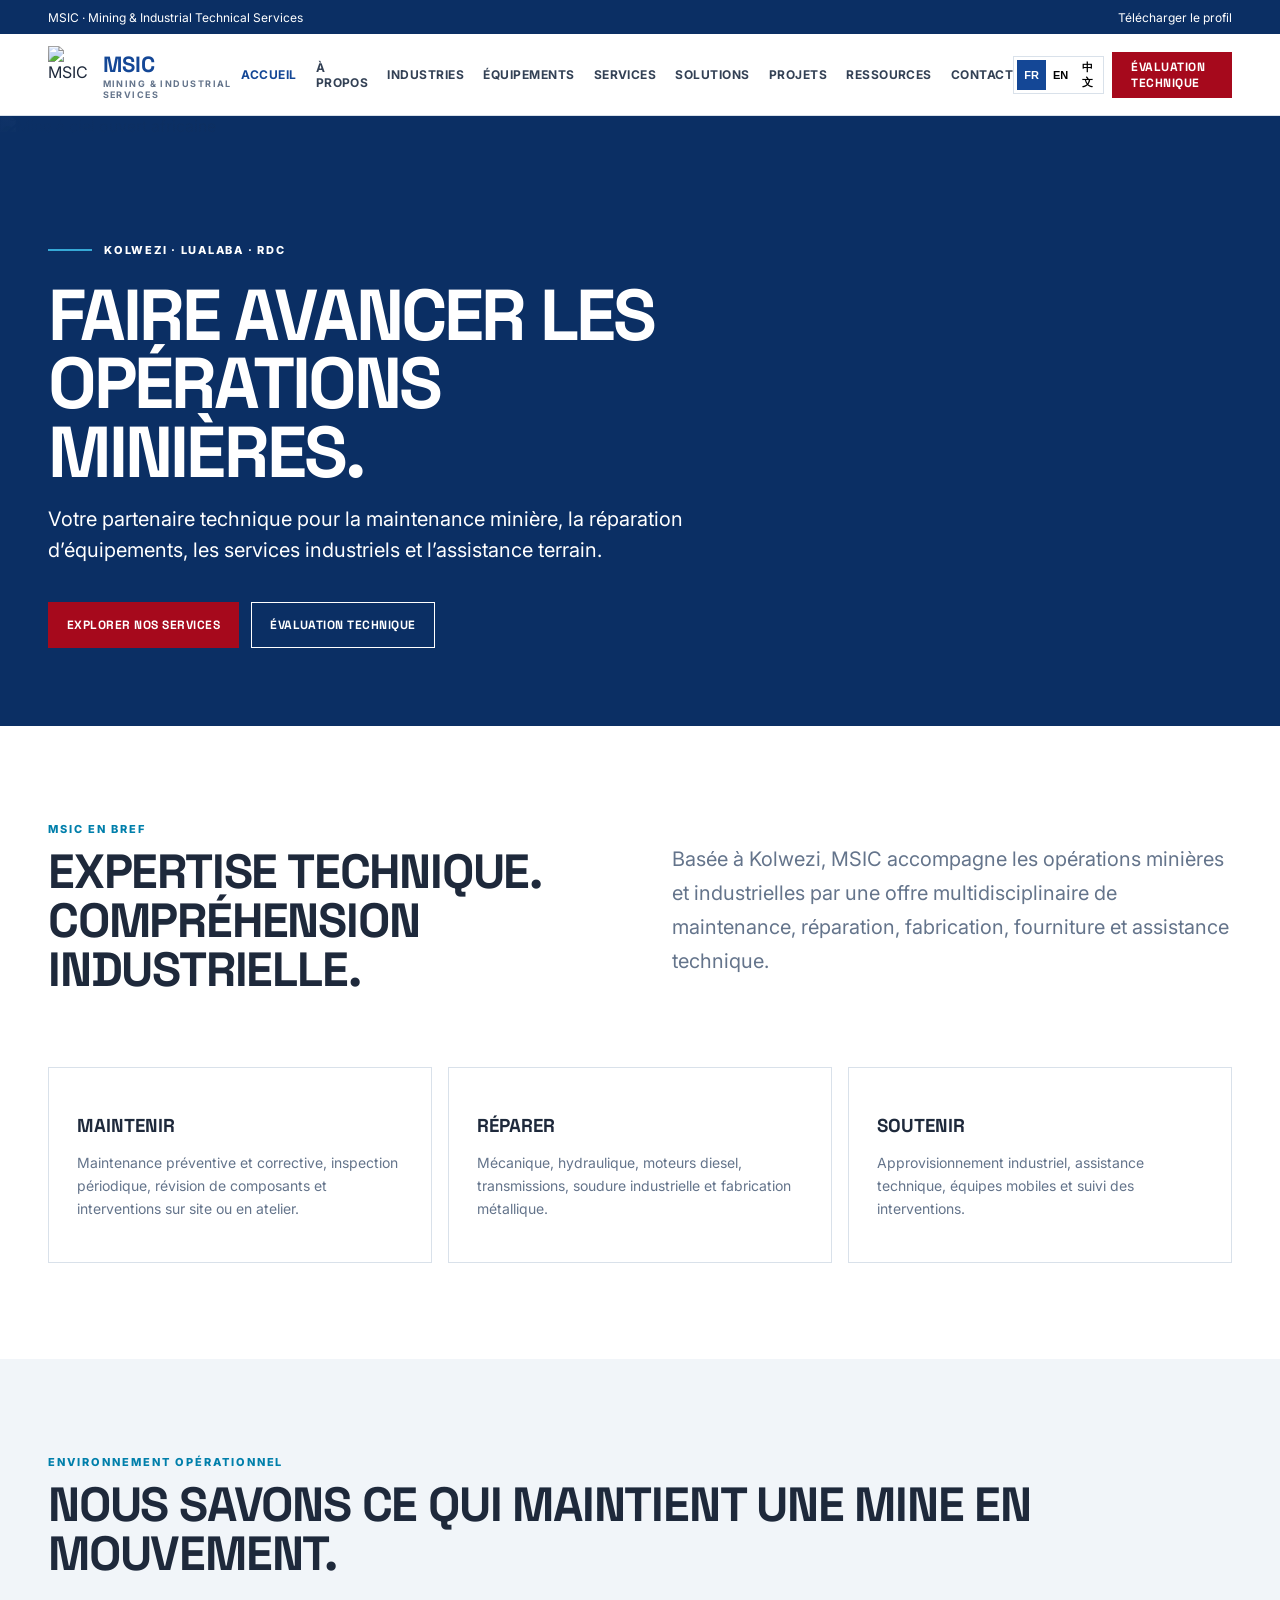
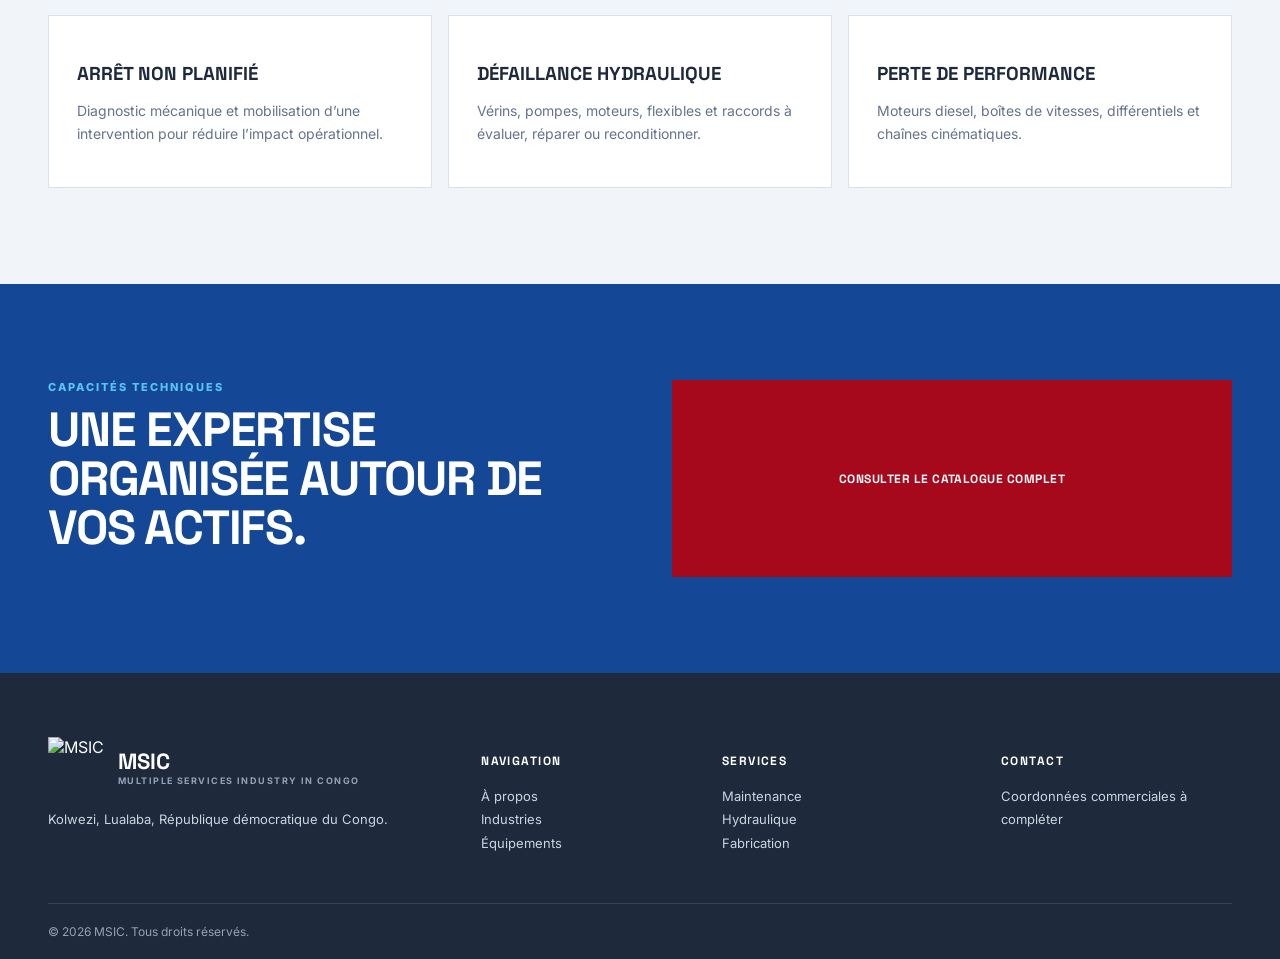
==== index.html @ 27a17a29 "Website initialization" ====
<!DOCTYPE html>
<html lang="en">
  <head>
    <meta charset="UTF-8" />
    <meta name="viewport" content="width=device-width, initial-scale=1.0" />
    <title>Screen</title>
    <link rel="preconnect" href="https://fonts.googleapis.com" />
    <link rel="preconnect" href="https://fonts.gstatic.com" crossorigin />
    <link href="https://fonts.googleapis.com/css2?family=Inter:wght@100..900&family=Poppins:wght@100..900&family=Fira+Code:wght@300..700&family=Plus+Jakarta+Sans:wght@200;300;400;500;600;700;800&display=swap" rel="stylesheet" />
    <link id="theme-fonts" href="https://fonts.googleapis.com/css2?family=Inter:wght@400;500;600;700&family=Space+Grotesk:wght@500;600;700&family=Roboto+Condensed:wght@600;700&display=swap" rel="stylesheet" />
    <script src="https://cdn.jsdelivr.net/npm/@tailwindcss/browser@4"></script>
    <script src="https://cdn.jsdelivr.net/npm/chart.js"></script>
    <script src="https://code.iconify.design/iconify-icon/3.0.0/iconify-icon.min.js"></script>
    <style type="text/tailwindcss">
      @import "tailwindcss";
      @theme inline {
        --color-background: var(--background);
        --color-foreground: var(--foreground);
        --color-primary: var(--primary);
        --color-primary-foreground: var(--primary-foreground);
        --color-secondary: var(--secondary);
        --color-secondary-foreground: var(--secondary-foreground);
        --color-tertiary: var(--tertiary);
        --color-tertiary-foreground: var(--tertiary-foreground);
        --color-muted: var(--muted);
        --color-muted-foreground: var(--muted-foreground);
        --color-accent: var(--accent);
        --color-accent-foreground: var(--accent-foreground);
        --color-destructive: var(--destructive);
        --color-destructive-foreground: var(--destructive-foreground);
        --color-card: var(--card);
        --color-card-foreground: var(--card-foreground);
        --color-popover: var(--popover);
        --color-popover-foreground: var(--popover-foreground);
        --color-border: var(--border);
        --color-input: var(--input);
        --color-ring: var(--ring);
        --radius-sm: calc(var(--radius) - 4px);
        --radius-md: calc(var(--radius) - 2px);
        --radius-lg: var(--radius);
        --font-family-sans: var(--font-sans);
        --font-family-heading: var(--font-heading);
        --font-family-mono: var(--font-mono);
        /* Tailwind v4's font namespace is --font-*, NOT --font-family-*.
         *
         * Without this line the font-heading utility does not exist at all,
         * so every h1–h6 the design prompt mandates (font-heading) silently
         * inherited the body's font-sans. A user could set --font-heading a
         * dozen times, watch the tool report success, and never see the
         * typeface change — the "font applied but not reflected" report.
         *
         * font-sans and font-mono are Tailwind built-ins and already read
         * :root, which is why only headings were broken. The fallback chain
         * keeps themes that never set a heading font rendering the body face
         * instead of nothing. */
        --font-heading: var(--font-heading, var(--font-sans, ui-sans-serif, system-ui, sans-serif));
      }

      /* Every filled surface carries its own text colour.
       *
       * Without this, <div class="bg-accent"> inherits --foreground from
       * <html> — a colour chosen to contrast the PAGE, not the accent fill. On
       * a dark theme with a bright accent that renders near-white text on
       * near-white (or near-black on near-black): the invisible text users
       * report. Pairing each fill with its own foreground makes the readable
       * result the default instead of something the model has to remember.
       *
       * These sit in @layer base deliberately. Any explicit text-* utility is
       * in @layer utilities and therefore still wins, so an intentional colour
       * choice is never overridden. The neutral surfaces (background, muted)
       * are left out: --foreground is already guaranteed readable on those, and
       * forcing --muted-foreground would wash out headings in muted panels.
       */
      @layer base {
        .bg-card { color: var(--card-foreground); }
        .bg-popover { color: var(--popover-foreground, var(--card-foreground)); }
        .bg-primary { color: var(--primary-foreground); }
        .bg-secondary { color: var(--secondary-foreground); }
        .bg-accent { color: var(--accent-foreground, var(--foreground)); }
        .bg-tertiary { color: var(--tertiary-foreground, var(--primary-foreground)); }
        .bg-destructive { color: var(--destructive-foreground, var(--primary-foreground)); }
      }
      :root {
        --background: #FFFFFF;
        --foreground: #202938;
        --primary: #144796;
        --primary-foreground: #FFFFFF;
        --secondary: #F2F5F9;
        --secondary-foreground: #202938;
        --tertiary: #36A9D6;
        --muted: #F2F5F9;
        --muted-foreground: #5B6472;
        --accent: #E7F5FB;
        --accent-foreground: #144796;
        --card: #FFFFFF;
        --card-foreground: #202938;
        --destructive: #A6091C;
        --border: #D9E1EA;
        --input: #D9E1EA;
        --ring: #144796;
        --radius: 0.5rem;
        --font-sans: Inter, Arial, sans-serif;
        --font-heading: Roboto Condensed, Arial Narrow, sans-serif;
        --font-mono: JetBrains Mono, monospace;
        --shadow-offset-x: 0;
        --shadow-offset-y: 10;
        --shadow-blur: 30;
        --shadow-spread: -8;
        --shadow-color: rgba(15, 23, 42, 0.12);
        --tertiary-foreground: #202938;
        --destructive-foreground: #FFFFFF;
        --primary-text: #144796;
        --secondary-text: #74777A;
        --tertiary-text: #007FAB;
        --accent-text: #6C787E;
        --destructive-text: #A6091C;
        }
    </style>
    <style>
      .brand-gradient { background-image: linear-gradient(135deg, var(--primary), var(--accent)); }
      .shadow-theme {
        box-shadow:
          calc(var(--shadow-offset-x, 0) * 1px) calc(var(--shadow-offset-y, 10) * 1px)
          calc(var(--shadow-blur, 30) * 1px) calc(var(--shadow-spread, -8) * 1px)
          var(--shadow-color, rgba(15, 23, 42, 0.12));
      }

      /* Brand colours used as TEXT resolve to a legibility-adjusted variant.
       *
       * --primary and friends are tuned to look right as FILLS; painted as text
       * on the page they are routinely too light — a #16A34A "+8.4%" on a white
       * card measures 3.3:1. The --*-text tokens are the same hue and chroma
       * with lightness nudged just far enough to clear AA on the page and card
       * surfaces, so fills keep the exact brand colour while text becomes
       * readable.
       *
       * This block is intentionally UNLAYERED: unlayered declarations outrank
       * every cascade layer, so these beat Tailwind's own text-* utilities. The
       * var() fallbacks leave documents that predate the derived tokens
       * rendering exactly as before.
       */
      .text-primary { color: var(--primary-text, var(--primary)); }
      .text-secondary { color: var(--secondary-text, var(--secondary)); }
      .text-tertiary { color: var(--tertiary-text, var(--tertiary)); }
      .text-accent { color: var(--accent-text, var(--accent)); }
      .text-destructive { color: var(--destructive-text, var(--destructive)); }
    </style>
  
  
    <meta charset="UTF-8">
    <meta name="viewport" content="width=device-width, initial-scale=1.0">
    <title>Screen</title>
    <link rel="preconnect" href="https://fonts.googleapis.com">
    <link rel="preconnect" href="https://fonts.gstatic.com" crossorigin="">
    <link href="https://fonts.googleapis.com/css2?family=Inter:wght@100..900&amp;family=Poppins:wght@100..900&amp;family=Fira+Code:wght@300..700&amp;family=Plus+Jakarta+Sans:wght@200;300;400;500;600;700;800&amp;display=swap" rel="stylesheet">
    <link id="theme-fonts" href="https://fonts.googleapis.com/css2?family=Inter:wght@400;500;600;700&amp;family=Roboto+Condensed:wght@400;500;600;700&amp;family=JetBrains+Mono:wght@400;500;600;700&amp;display=swap" rel="stylesheet">
    <script src="https://cdn.jsdelivr.net/npm/@tailwindcss/browser@4"></script>
    <script src="https://cdn.jsdelivr.net/npm/chart.js"></script>
    <script src="https://code.iconify.design/iconify-icon/3.0.0/iconify-icon.min.js"></script>
    <style type="text/tailwindcss">
      @import "tailwindcss";
      @theme inline {
        --color-background: var(--background);
        --color-foreground: var(--foreground);
        --color-primary: var(--primary);
        --color-primary-foreground: var(--primary-foreground);
        --color-secondary: var(--secondary);
        --color-secondary-foreground: var(--secondary-foreground);
        --color-tertiary: var(--tertiary);
        --color-tertiary-foreground: var(--tertiary-foreground);
        --color-muted: var(--muted);
        --color-muted-foreground: var(--muted-foreground);
        --color-accent: var(--accent);
        --color-accent-foreground: var(--accent-foreground);
        --color-destructive: var(--destructive);
        --color-destructive-foreground: var(--destructive-foreground);
        --color-card: var(--card);
        --color-card-foreground: var(--card-foreground);
        --color-popover: var(--popover);
        --color-popover-foreground: var(--popover-foreground);
        --color-border: var(--border);
        --color-input: var(--input);
        --color-ring: var(--ring);
        --radius-sm: calc(var(--radius) - 4px);
        --radius-md: calc(var(--radius) - 2px);
        --radius-lg: var(--radius);
        --font-family-sans: var(--font-sans);
        --font-family-heading: var(--font-heading);
        --font-family-mono: var(--font-mono);
        /* Tailwind v4's font namespace is --font-*, NOT --font-family-*.
         *
         * Without this line the font-heading utility does not exist at all,
         * so every h1–h6 the design prompt mandates (font-heading) silently
         * inherited the body's font-sans. A user could set --font-heading a
         * dozen times, watch the tool report success, and never see the
         * typeface change — the "font applied but not reflected" report.
         *
         * font-sans and font-mono are Tailwind built-ins and already read
         * :root, which is why only headings were broken. The fallback chain
         * keeps themes that never set a heading font rendering the body face
         * instead of nothing. */
        --font-heading: var(--font-heading, var(--font-sans, ui-sans-serif, system-ui, sans-serif));
      }

      /* Every filled surface carries its own text colour.
       *
       * Without this, <div class="bg-accent"> inherits --foreground from
       * <html> — a colour chosen to contrast the PAGE, not the accent fill. On
       * a dark theme with a bright accent that renders near-white text on
       * near-white (or near-black on near-black): the invisible text users
       * report. Pairing each fill with its own foreground makes the readable
       * result the default instead of something the model has to remember.
       *
       * These sit in @layer base deliberately. Any explicit text-* utility is
       * in @layer utilities and therefore still wins, so an intentional colour
       * choice is never overridden. The neutral surfaces (background, muted)
       * are left out: --foreground is already guaranteed readable on those, and
       * forcing --muted-foreground would wash out headings in muted panels.
       */
      @layer base {
        .bg-card { color: var(--card-foreground); }
        .bg-popover { color: var(--popover-foreground, var(--card-foreground)); }
        .bg-primary { color: var(--primary-foreground); }
        .bg-secondary { color: var(--secondary-foreground); }
        .bg-accent { color: var(--accent-foreground, var(--foreground)); }
        .bg-tertiary { color: var(--tertiary-foreground, var(--primary-foreground)); }
        .bg-destructive { color: var(--destructive-foreground, var(--primary-foreground)); }
      }
      :root { --background: #FFFFFF;
        --foreground: #202938;
        --primary: #144796;
        --primary-foreground: #FFFFFF;
        --secondary: #F2F5F9;
        --secondary-foreground: #202938;
        --tertiary: #36A9D6;
        --muted: #F2F5F9;
        --muted-foreground: #5B6472;
        --accent: #E7F5FB;
        --accent-foreground: #144796;
        --card: #FFFFFF;
        --card-foreground: #202938;
        --destructive: #A6091C;
        --border: #D9E1EA;
        --input: #D9E1EA;
        --ring: #144796;
        --radius: 0.5rem;
        --font-sans: Inter, Arial, sans-serif;
        --font-heading: Roboto Condensed, Arial Narrow, sans-serif;
        --font-mono: JetBrains Mono, monospace;
        --shadow-offset-x: 0;
        --shadow-offset-y: 10;
        --shadow-blur: 30;
        --shadow-spread: -8;
        --shadow-color: rgba(15, 23, 42, 0.12);
        --tertiary-foreground: #202938;
        --destructive-foreground: #FFFFFF;
        --primary-text: #144796;
        --secondary-text: #74777A;
        --tertiary-text: #007FAB;
        --accent-text: #6C787E;
        --destructive-text: #A6091C; }
    </style>
    <style>
      .brand-gradient { background-image: linear-gradient(135deg, var(--primary), var(--accent)); }
      .shadow-theme {
        box-shadow:
          calc(var(--shadow-offset-x, 0) * 1px) calc(var(--shadow-offset-y, 10) * 1px)
          calc(var(--shadow-blur, 30) * 1px) calc(var(--shadow-spread, -8) * 1px)
          var(--shadow-color, rgba(15, 23, 42, 0.12));
      }

      /* Brand colours used as TEXT resolve to a legibility-adjusted variant.
       *
       * --primary and friends are tuned to look right as FILLS; painted as text
       * on the page they are routinely too light — a #16A34A "+8.4%" on a white
       * card measures 3.3:1. The --*-text tokens are the same hue and chroma
       * with lightness nudged just far enough to clear AA on the page and card
       * surfaces, so fills keep the exact brand colour while text becomes
       * readable.
       *
       * This block is intentionally UNLAYERED: unlayered declarations outrank
       * every cascade layer, so these beat Tailwind's own text-* utilities. The
       * var() fallbacks leave documents that predate the derived tokens
       * rendering exactly as before.
       */
      .text-primary { color: var(--primary-text, var(--primary)); }
      .text-secondary { color: var(--secondary-text, var(--secondary)); }
      .text-tertiary { color: var(--tertiary-text, var(--tertiary)); }
      .text-accent { color: var(--accent-text, var(--accent)); }
      .text-destructive { color: var(--destructive-text, var(--destructive)); }
    </style>
  
  
  <body><script>window.location.replace('home.html');</script>
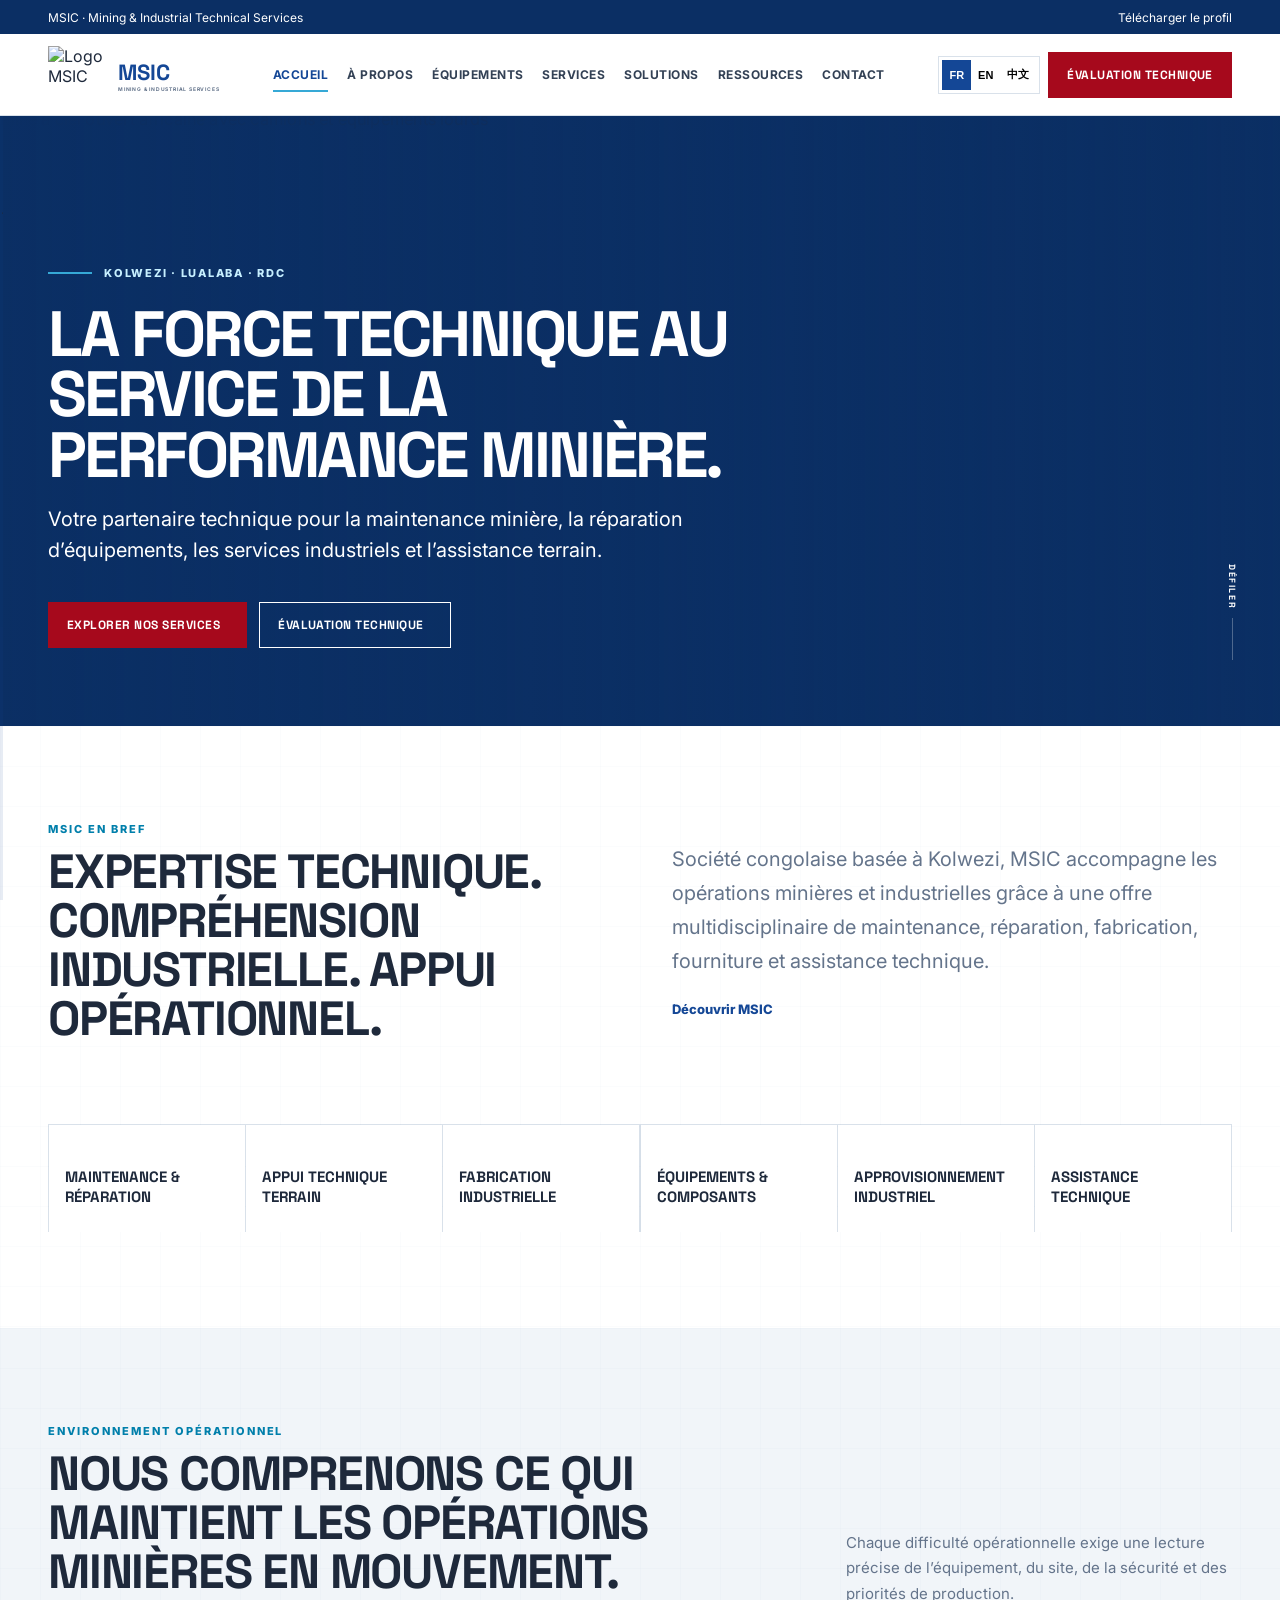
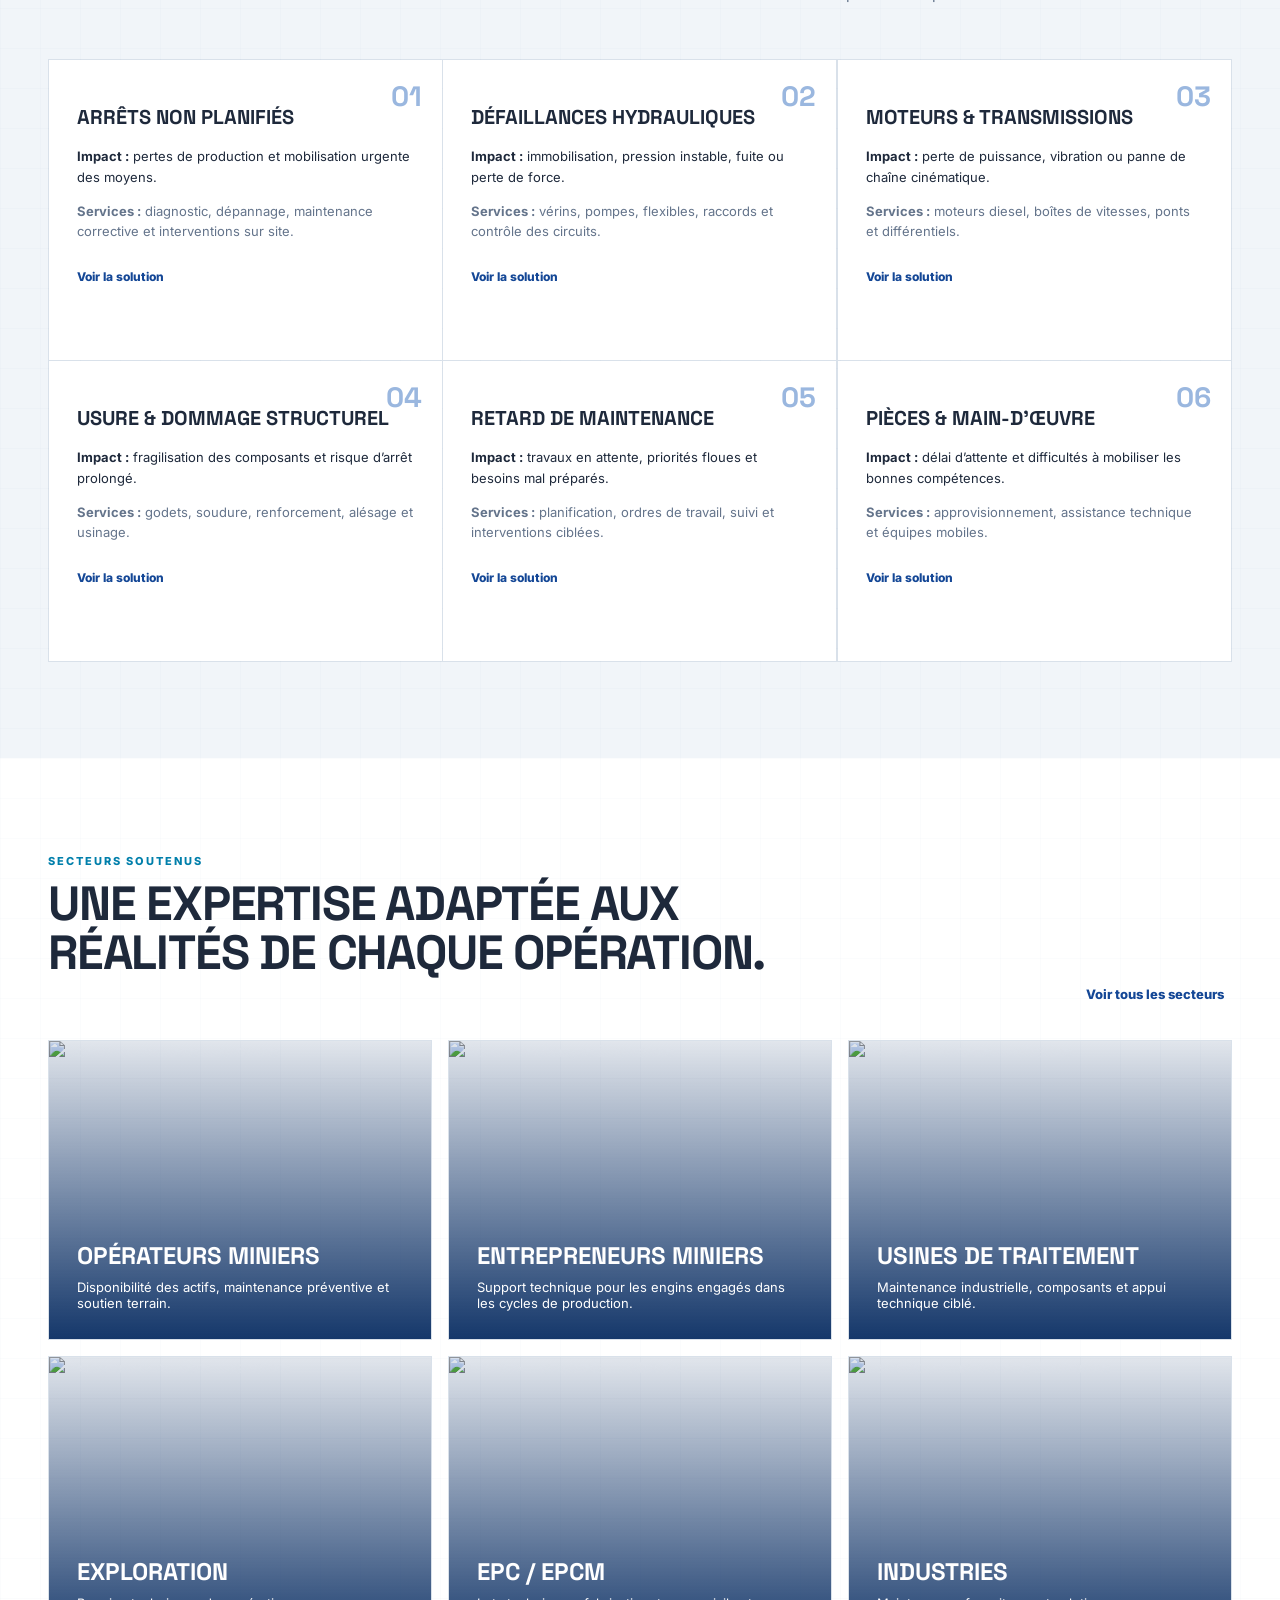
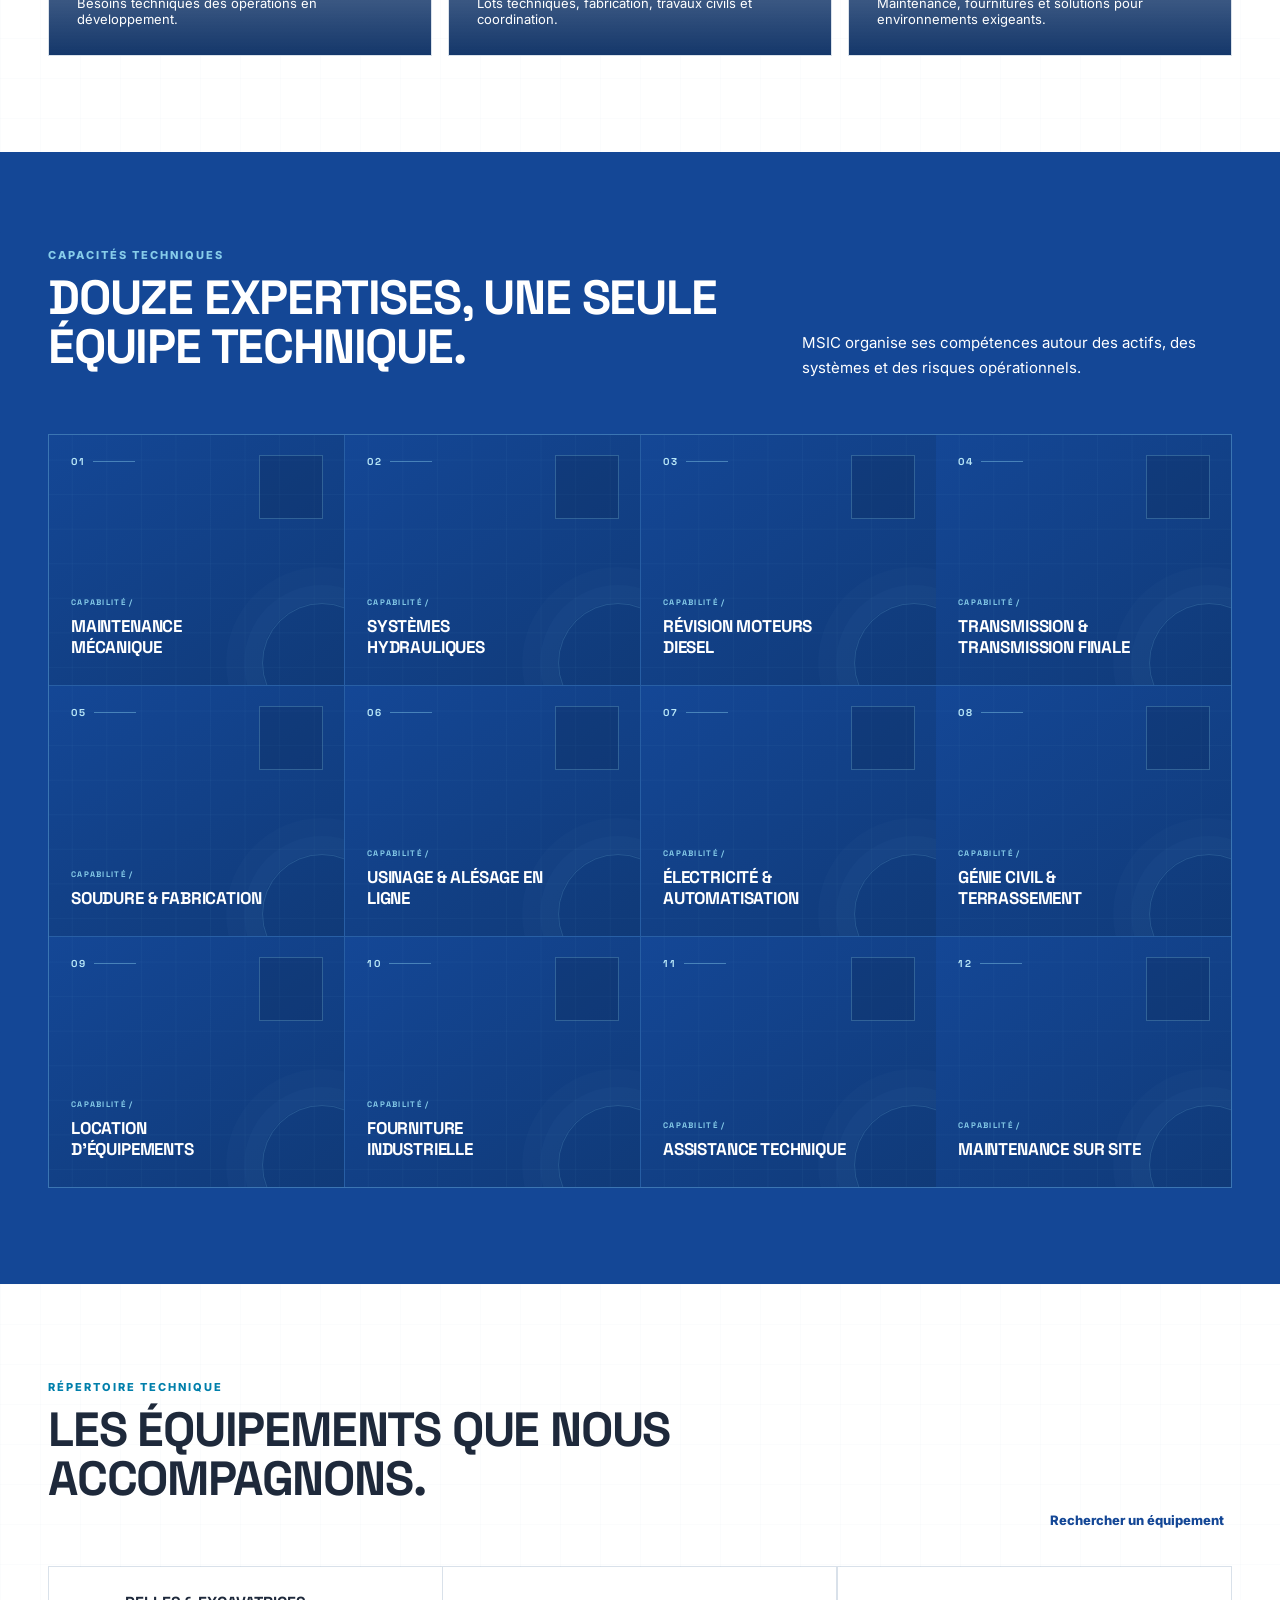
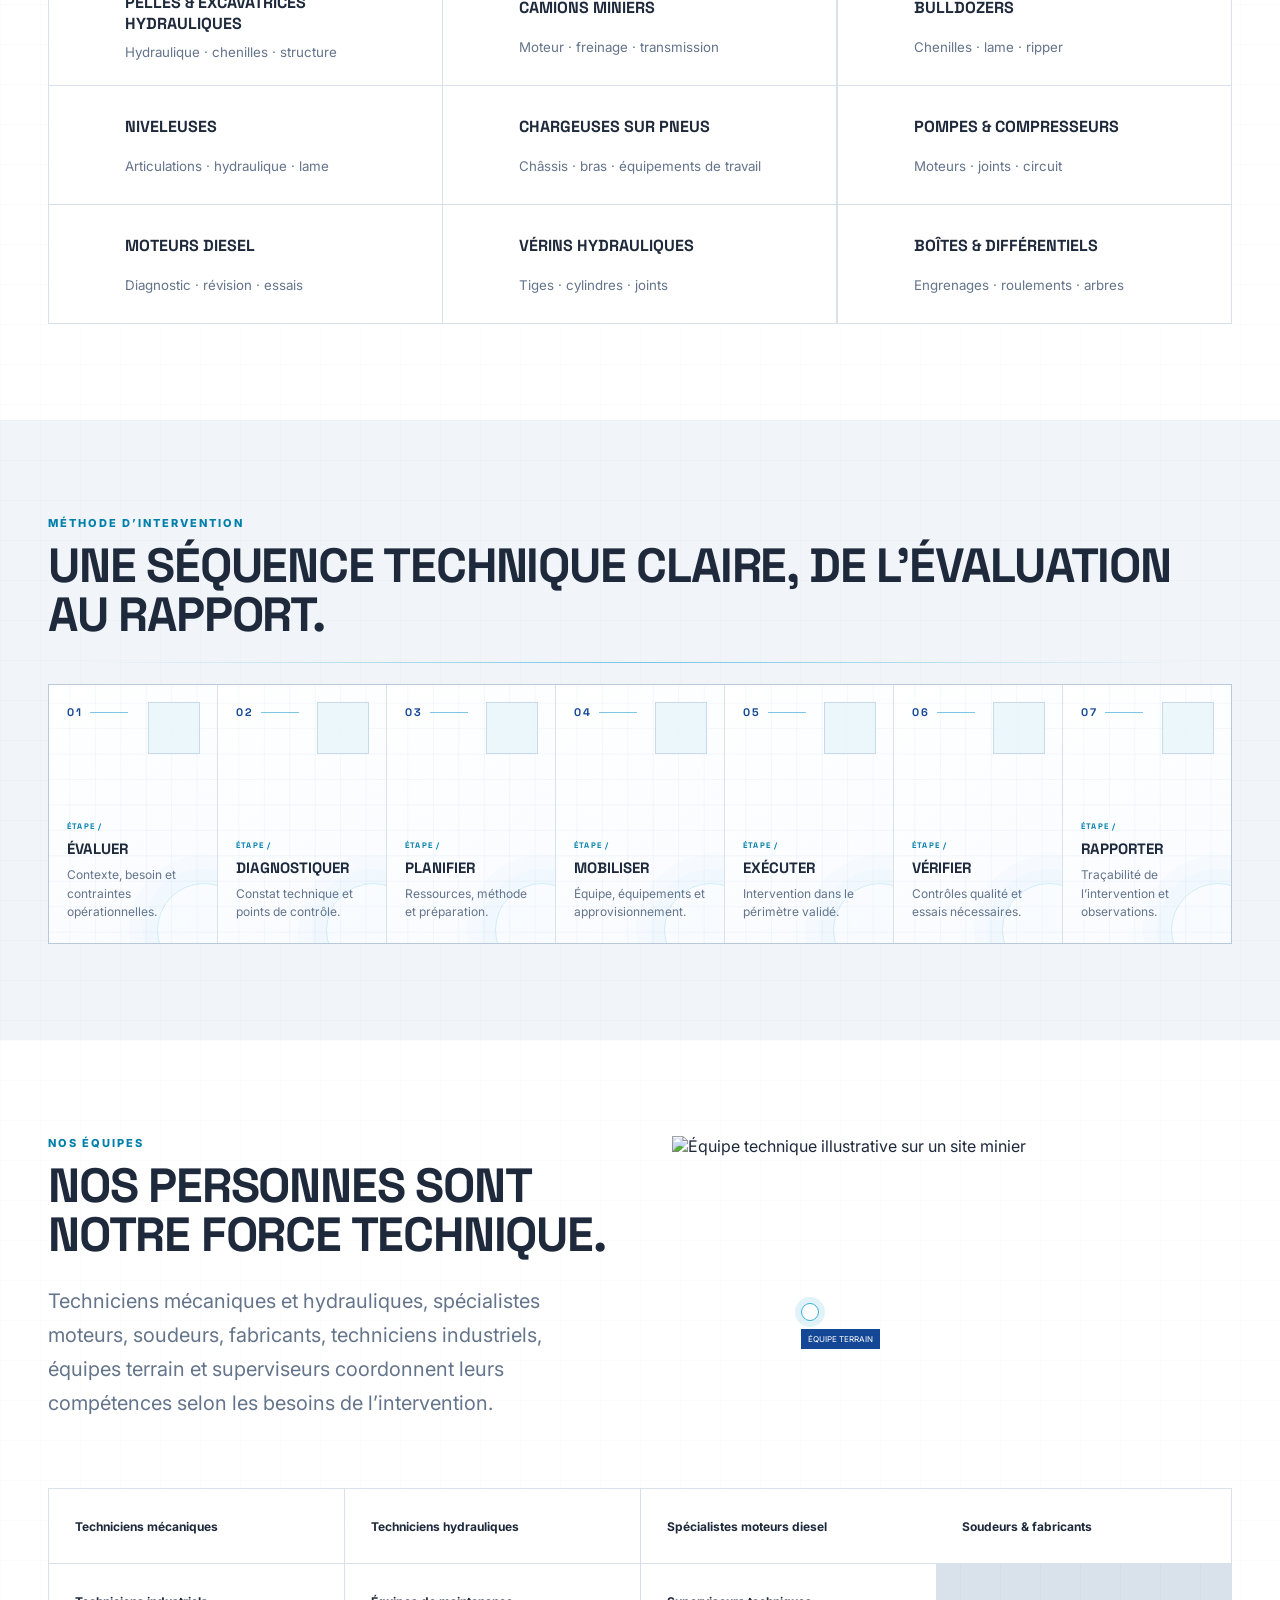
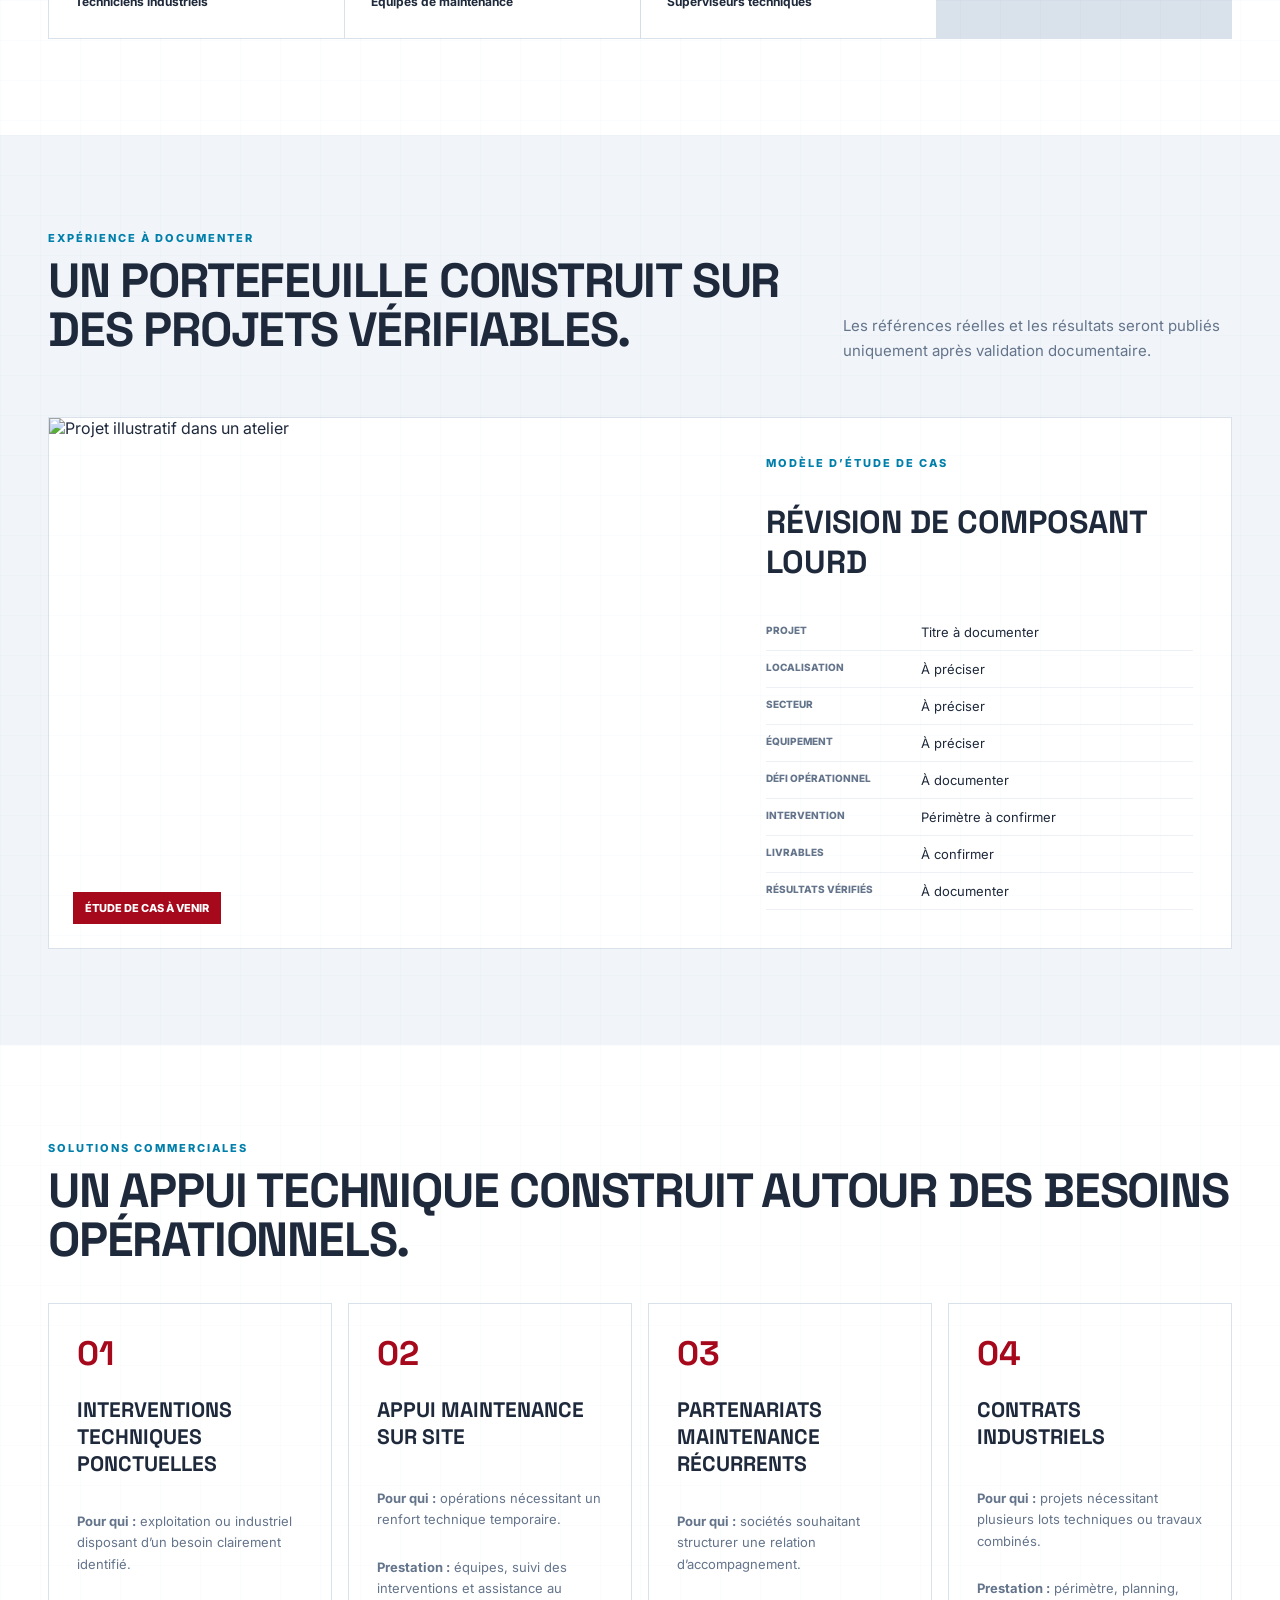
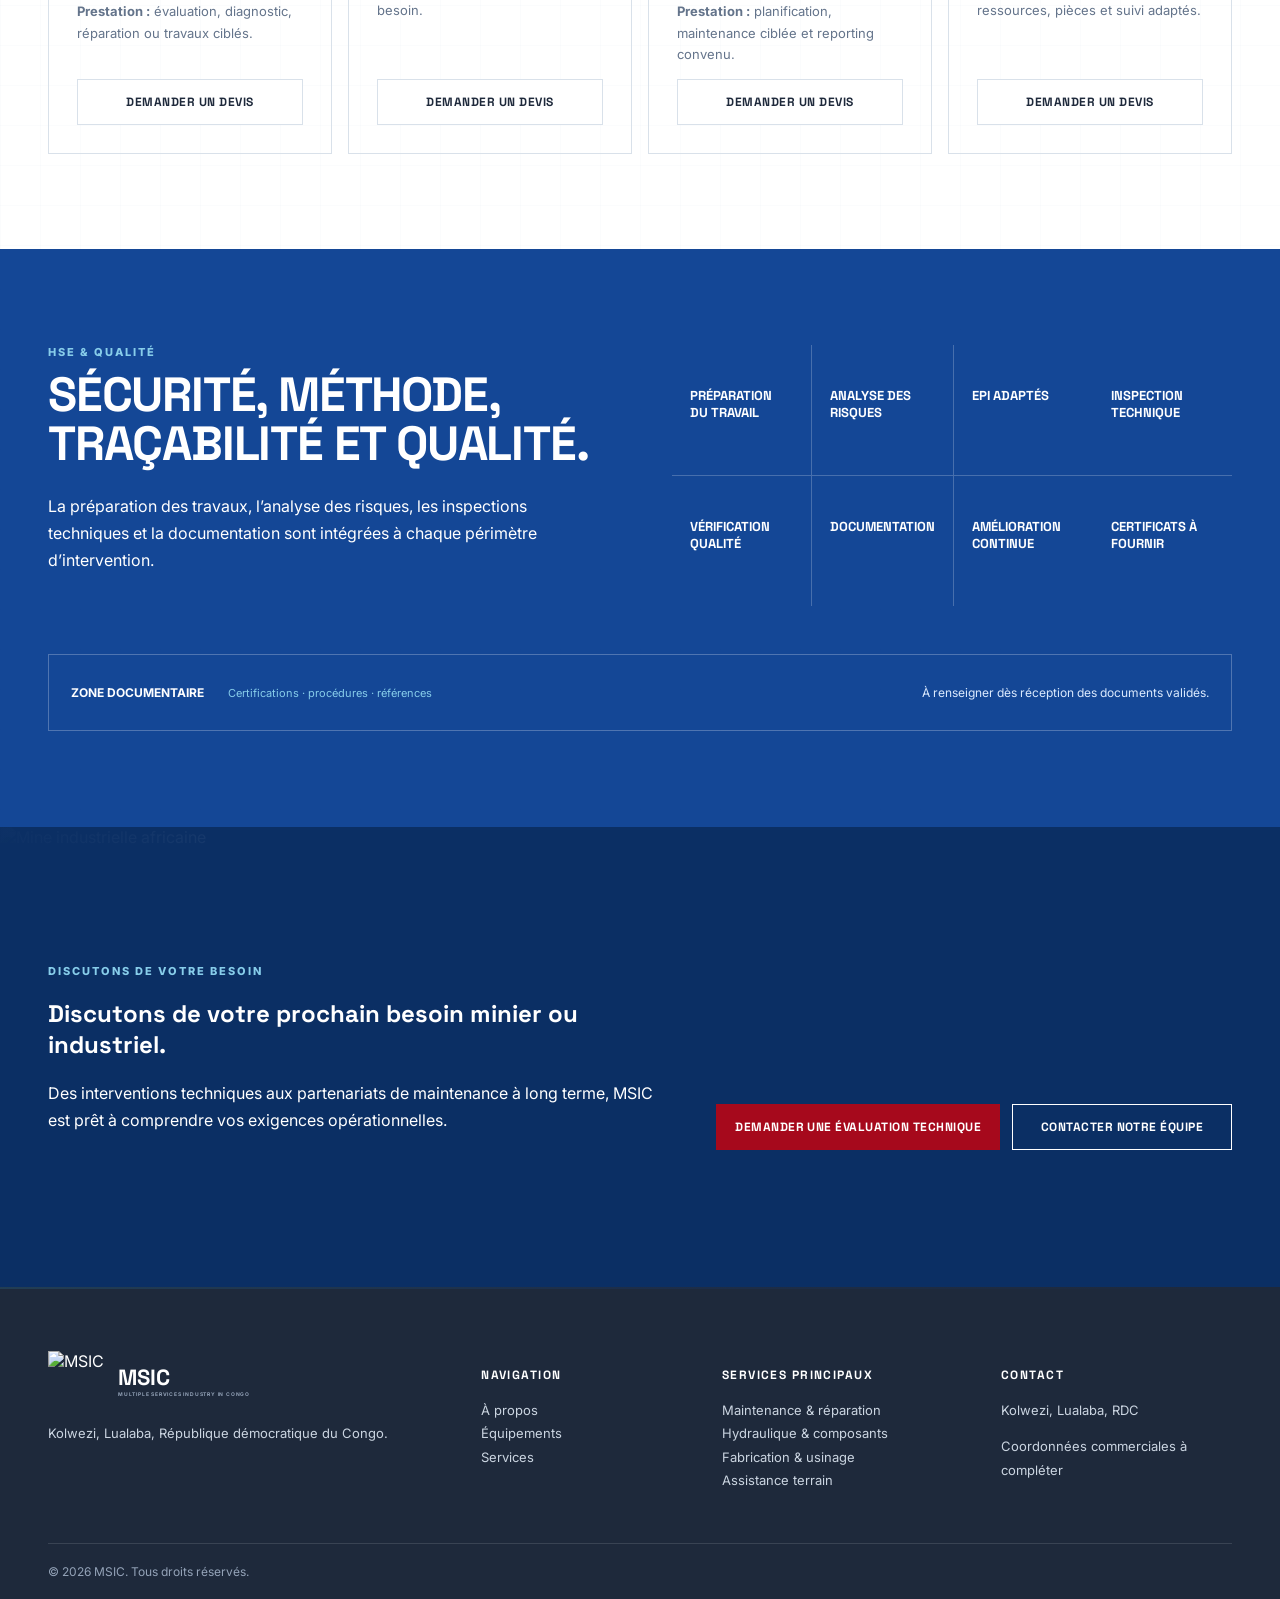
==== commit 5ce1f516: "design updated" ====
--- a/index.html
+++ b/index.html
@@ -4,6 +4,7 @@
     <meta charset="UTF-8" />
     <meta name="viewport" content="width=device-width, initial-scale=1.0" />
     <title>Screen</title>
+    <link rel="icon" type="image/png" href="assets/msic-logo.png" />
     <link rel="preconnect" href="https://fonts.googleapis.com" />
     <link rel="preconnect" href="https://fonts.gstatic.com" crossorigin />
     <link href="https://fonts.googleapis.com/css2?family=Inter:wght@100..900&family=Poppins:wght@100..900&family=Fira+Code:wght@300..700&family=Plus+Jakarta+Sans:wght@200;300;400;500;600;700;800&display=swap" rel="stylesheet" />
@@ -150,6 +151,7 @@
     <meta charset="UTF-8">
     <meta name="viewport" content="width=device-width, initial-scale=1.0">
     <title>Screen</title>
+    <link rel="icon" type="image/png" href="assets/msic-logo.png">
     <link rel="preconnect" href="https://fonts.googleapis.com">
     <link rel="preconnect" href="https://fonts.gstatic.com" crossorigin="">
     <link href="https://fonts.googleapis.com/css2?family=Inter:wght@100..900&amp;family=Poppins:wght@100..900&amp;family=Fira+Code:wght@300..700&amp;family=Plus+Jakarta+Sans:wght@200;300;400;500;600;700;800&amp;display=swap" rel="stylesheet">
